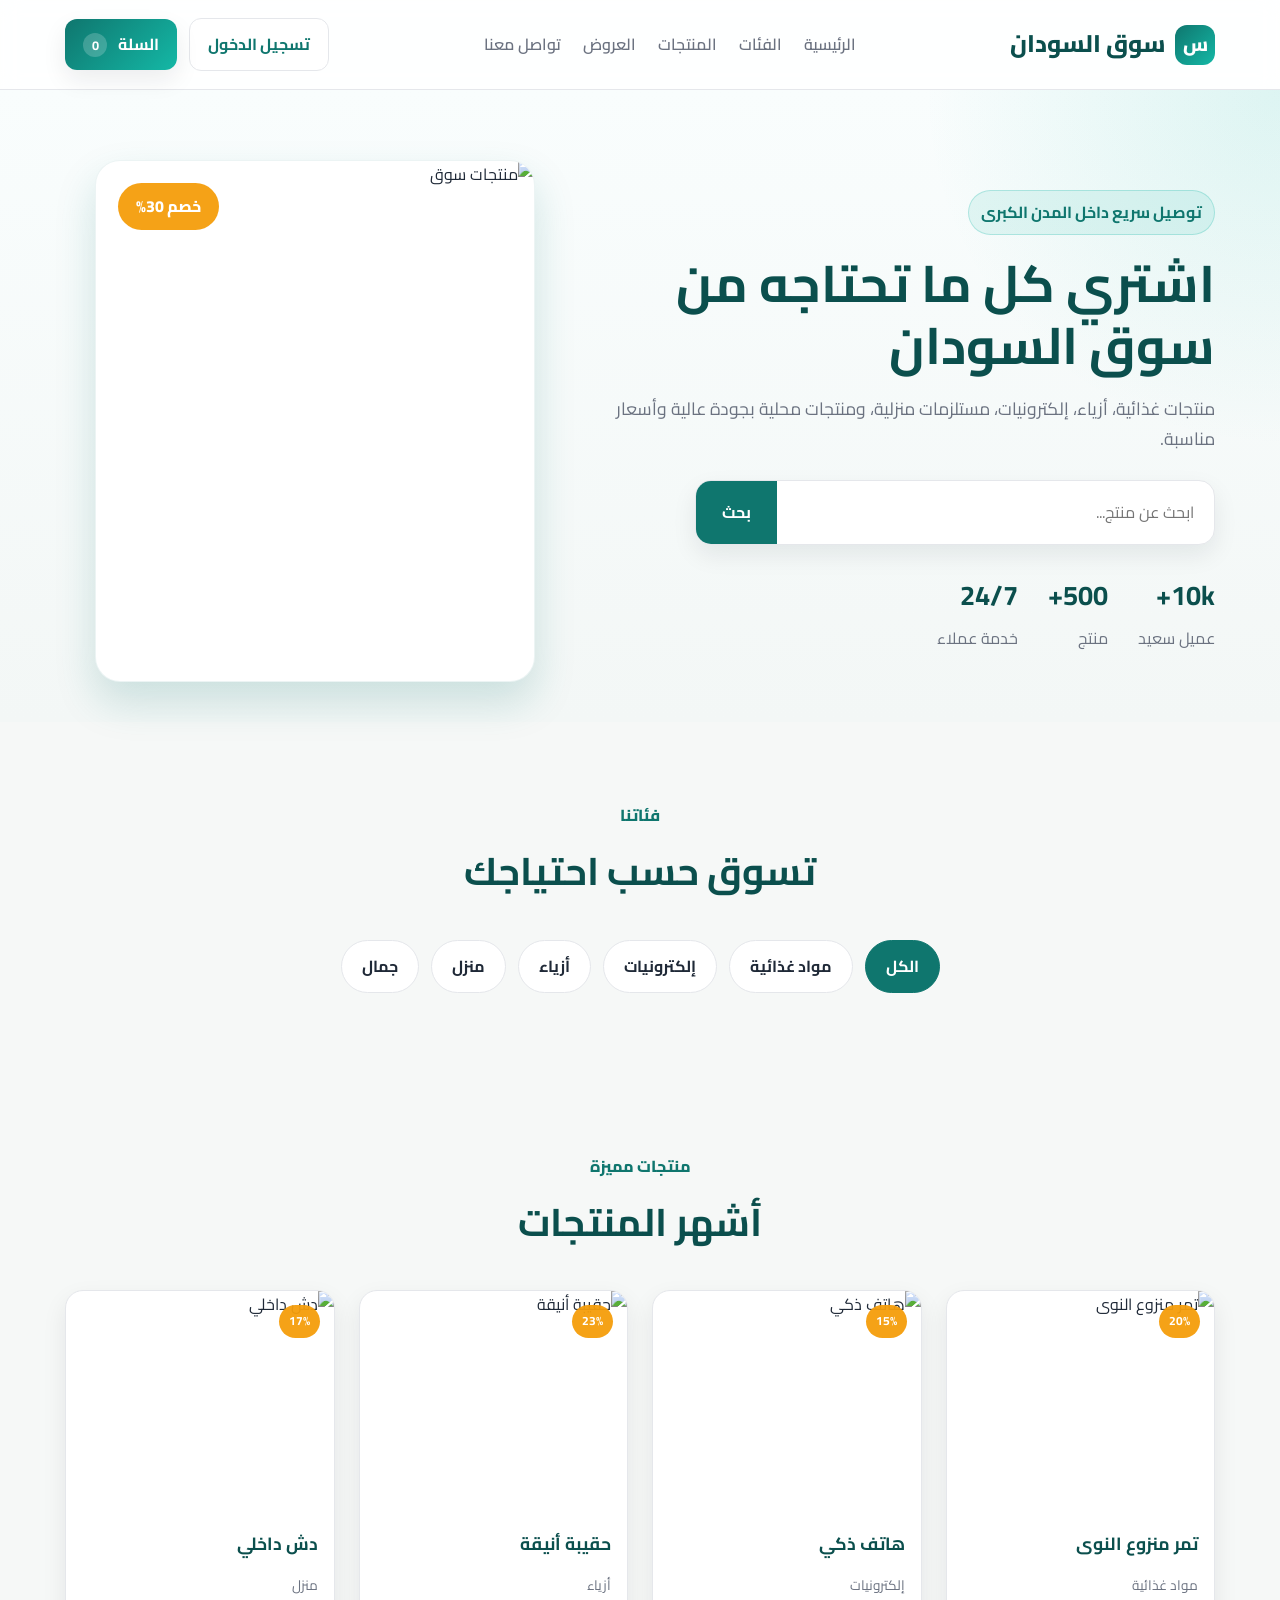
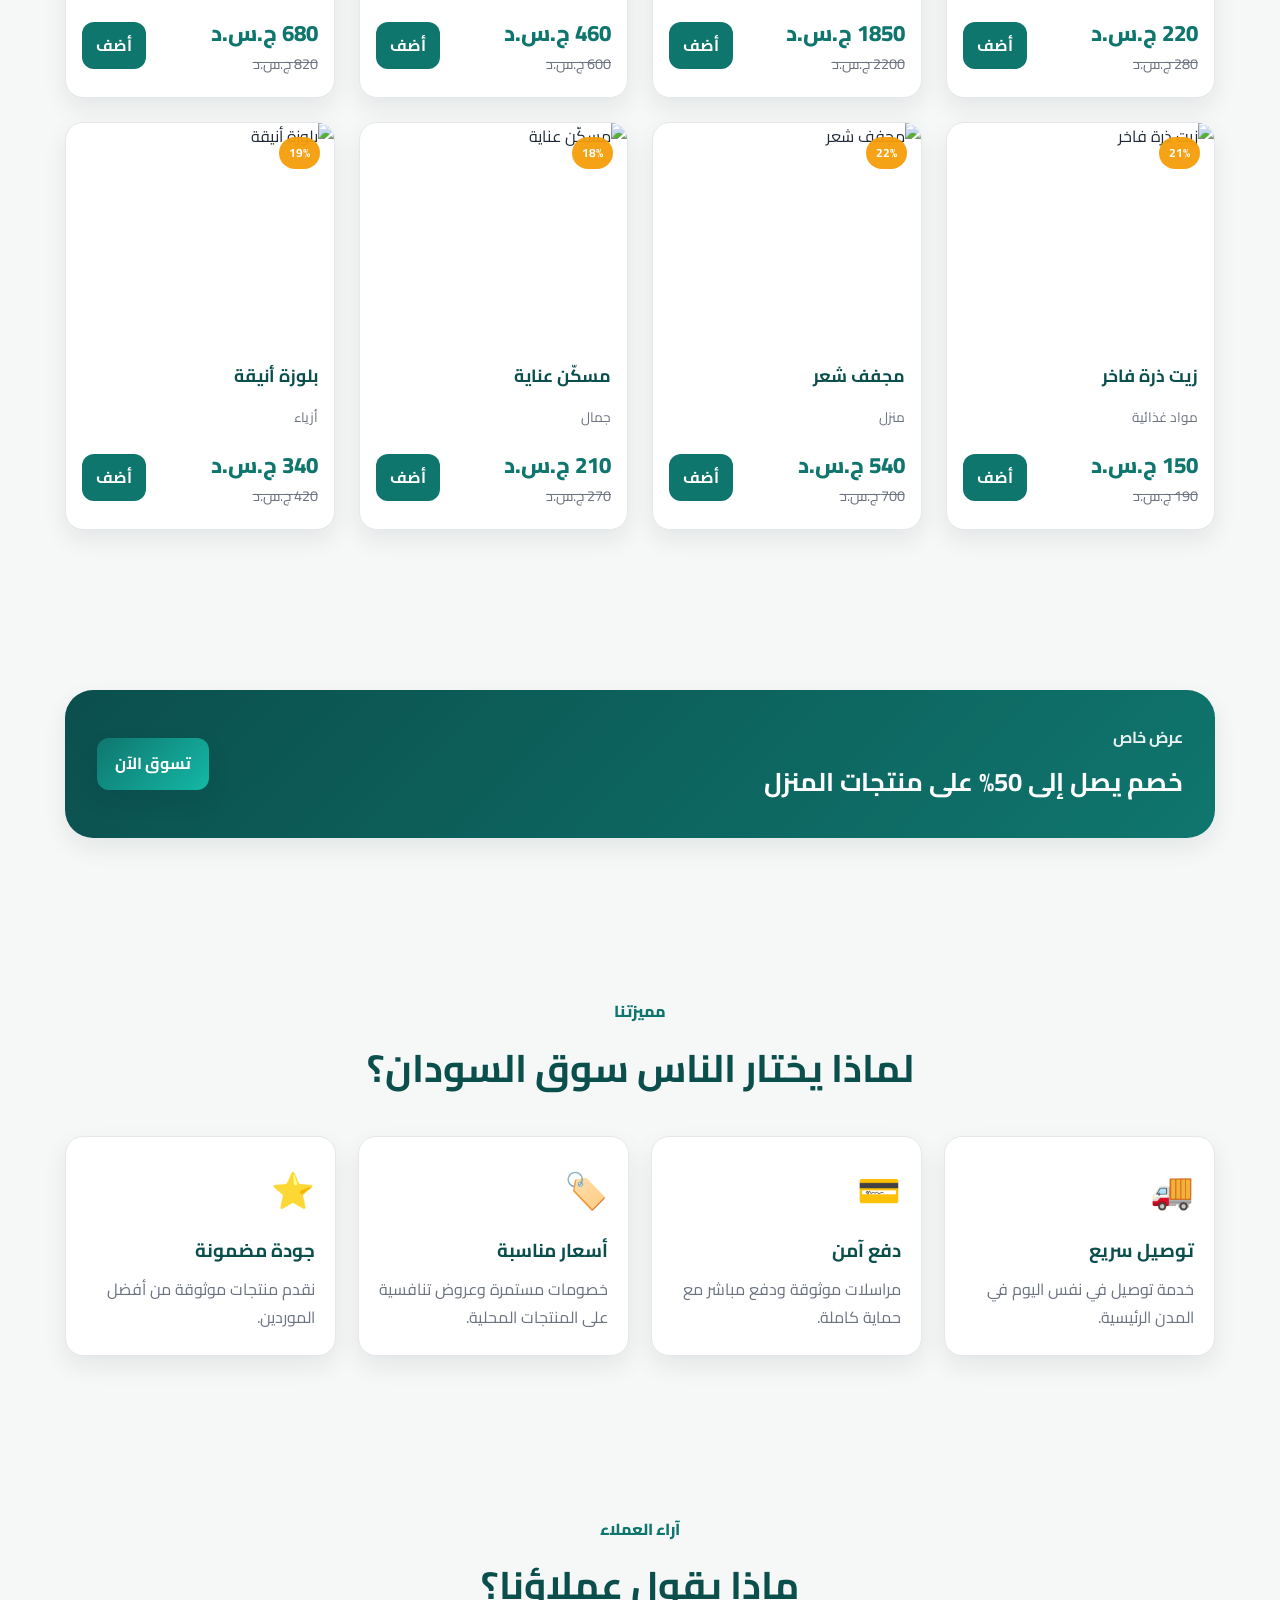
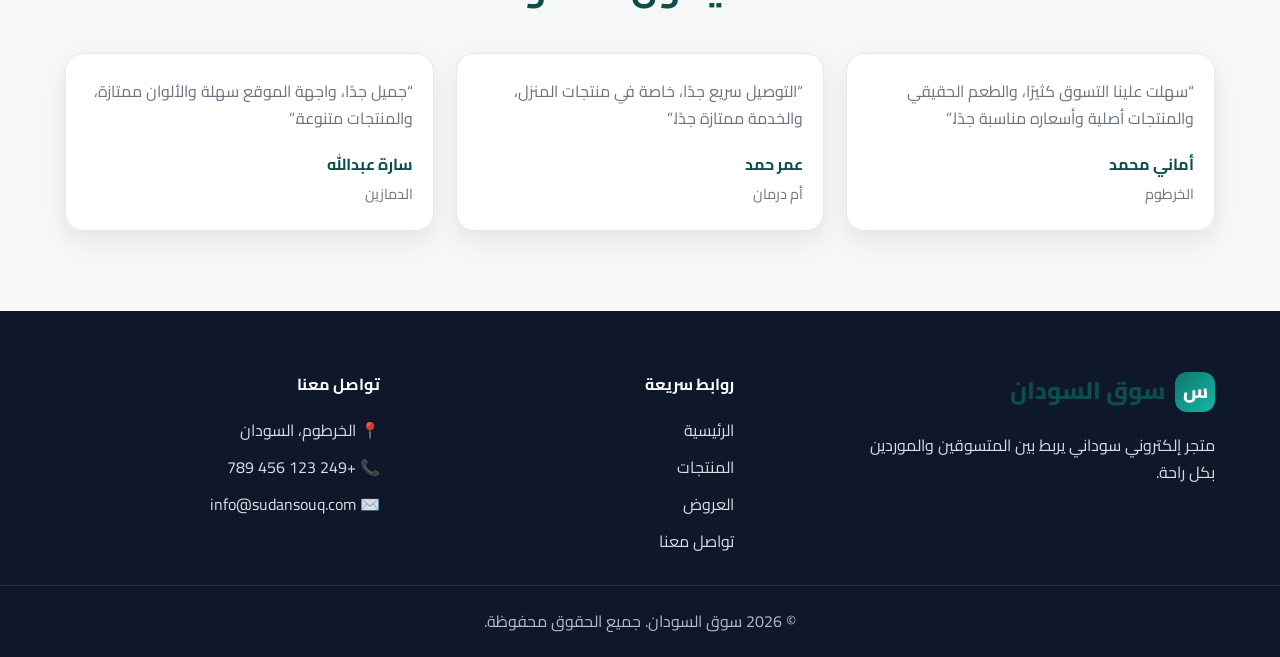
==== index.html @ 88397291 "Create Sudanese e-commerce storefront homepage with responsive design and product filtering." ====
<!DOCTYPE html>
<html lang="ar" dir="rtl">
  <head>
    <meta charset="UTF-8" />
    <meta name="viewport" content="width=device-width, initial-scale=1.0" />
    <title>سوق السودان | متجر إلكتروني</title>
    <meta
      name="description"
      content="موقع متجر إلكتروني سوداني لبيع المنتجات المحلية والعالمية بأسعار مناسبة."
    />
    <link rel="preconnect" href="https://fonts.googleapis.com" />
    <link rel="preconnect" href="https://fonts.gstatic.com" crossorigin />
    <link
      href="https://fonts.googleapis.com/css2?family=Cairo:wght@400;600;700;800&display=swap"
      rel="stylesheet"
    />
    <link rel="stylesheet" href="styles.css" />
  </head>
  <body>
    <header class="header">
      <nav class="navbar container">
        <div class="logo">
          <span class="logo-icon">س</span>
          سوق السودان
        </div>

        <div class="nav-links">
          <a href="#home">الرئيسية</a>
          <a href="#categories">الفئات</a>
          <a href="#products">المنتجات</a>
          <a href="#offers">العروض</a>
          <a href="#contact">تواصل معنا</a>
        </div>

        <div class="nav-actions">
          <button class="btn btn-outline">تسجيل الدخول</button>
          <button class="btn btn-primary">
            السلة
            <span id="cart-count">0</span>
          </button>
        </div>
      </nav>
    </header>

    <main>
      <section class="hero" id="home">
        <div class="container hero-content">
          <div class="hero-text">
            <span class="badge">توصيل سريع داخل المدن الكبرى</span>
            <h1>اشتري كل ما تحتاجه من سوق السودان</h1>
            <p>
              منتجات غذائية، أزياء، إلكترونيات، مستلزمات منزلية، ومنتجات محلية
              بجودة عالية وأسعار مناسبة.
            </p>

            <div class="hero-search">
              <input type="text" placeholder="ابحث عن منتج..." />
              <button>بحث</button>
            </div>

            <div class="stats">
              <div>
                <strong>10k+</strong>
                <span>عميل سعيد</span>
              </div>
              <div>
                <strong>500+</strong>
                <span>منتج</span>
              </div>
              <div>
                <strong>24/7</strong>
                <span>خدمة عملاء</span>
              </div>
            </div>
          </div>

          <div class="hero-visual">
            <div class="product-card featured">
              <img
                src="https://images.unsplash.com/photo-1542838132-92c53300491e?auto=format&fit=crop&w=900&q=80"
                alt="منتجات سوق"
              />
              <div class="price-badge">خصم 30%</div>
            </div>
          </div>
        </div>
      </section>

      <section class="categories container" id="categories">
        <div class="section-title">
          <span>فئاتنا</span>
          <h2>تسوق حسب احتياجك</h2>
        </div>

        <div class="category-list">
          <button class="category-btn active" data-category="all">الكل</button>
          <button class="category-btn" data-category="food">مواد غذائية</button>
          <button class="category-btn" data-category="electronics">إلكترونيات</button>
          <button class="category-btn" data-category="fashion">أزياء</button>
          <button class="category-btn" data-category="home">منزل</button>
          <button class="category-btn" data-category="beauty">جمال</button>
        </div>
      </section>

      <section class="products container" id="products">
        <div class="section-title">
          <span>منتجات مميزة</span>
          <h2>أشهر المنتجات</h2>
        </div>

        <div class="products-grid" id="products-grid"></div>
      </section>

      <section class="offers container" id="offers">
        <div class="offer-banner">
          <div>
            <span>عرض خاص</span>
            <h3>خصم يصل إلى 50% على منتجات المنزل</h3>
          </div>
          <button class="btn btn-primary">تسوق الآن</button>
        </div>
      </section>

      <section class="features container">
        <div class="section-title">
          <span>مميزتنا</span>
          <h2>لماذا يختار الناس سوق السودان؟</h2>
        </div>

        <div class="features-grid">
          <div class="feature-card">
            <div class="icon">🚚</div>
            <h3>توصيل سريع</h3>
            <p>خدمة توصيل في نفس اليوم في المدن الرئيسية.</p>
          </div>

          <div class="feature-card">
            <div class="icon">💳</div>
            <h3>دفع آمن</h3>
            <p>مراسلات موثوقة ودفع مباشر مع حماية كاملة.</p>
          </div>

          <div class="feature-card">
            <div class="icon">🏷️</div>
            <h3>أسعار مناسبة</h3>
            <p>خصومات مستمرة وعروض تنافسية على المنتجات المحلية.</p>
          </div>

          <div class="feature-card">
            <div class="icon">⭐</div>
            <h3>جودة مضمونة</h3>
            <p>نقدم منتجات موثوقة من أفضل الموردين.</p>
          </div>
        </div>
      </section>

      <section class="testimonials container">
        <div class="section-title">
          <span>آراء العملاء</span>
          <h2>ماذا يقول عملاؤنا؟</h2>
        </div>

        <div class="testimonial-grid">
          <article class="testimonial">
            <p>
              “سهلت علينا التسوق كثيرًا، والطعم الحقيقي والمنتجات أصلية
              وأسعاره مناسبة جدًا.”
            </p>
            <div class="user">
              <strong>أماني محمد</strong>
              <span>الخرطوم</span>
            </div>
          </article>

          <article class="testimonial">
            <p>
              “التوصيل سريع جدًا، خاصة في منتجات المنزل، والخدمة ممتازة
              جدًا.”
            </p>
            <div class="user">
              <strong>عمر حمد</strong>
              <span>أم درمان</span>
            </div>
          </article>

          <article class="testimonial">
            <p>
              “جميل جدًا، واجهة الموقع سهلة والألوان ممتازة، والمنتجات
              متنوعة.”
            </p>
            <div class="user">
              <strong>سارة عبدالله</strong>
              <span>الدمازين</span>
            </div>
          </article>
        </div>
      </section>
    </main>

    <footer class="footer" id="contact">
      <div class="container footer-content">
        <div>
          <div class="logo">
            <span class="logo-icon">س</span>
            سوق السودان
          </div>
          <p>متجر إلكتروني سوداني يربط بين المتسوقين والموردين بكل راحة.</p>
        </div>

        <div>
          <h4>روابط سريعة</h4>
          <ul>
            <li><a href="#home">الرئيسية</a></li>
            <li><a href="#products">المنتجات</a></li>
            <li><a href="#offers">العروض</a></li>
            <li><a href="#contact">تواصل معنا</a></li>
          </ul>
        </div>

        <div>
          <h4>تواصل معنا</h4>
          <ul>
            <li>📍 الخرطوم، السودان</li>
            <li>📞 +249 123 456 789</li>
            <li>✉️ info@sudansouq.com</li>
          </ul>
        </div>
      </div>

      <div class="copyright">© 2026 سوق السودان. جميع الحقوق محفوظة.</div>
    </footer>

    <script src="script.js"></script>
  </body>
</html>
---- styles.css ----
:root {
  --primary: #0f766e;
  --primary-dark: #0b4f4d;
  --accent: #f59e0b;
  --bg: #f6f8f7;
  --card: #ffffff;
  --text: #1f2937;
  --muted: #6b7280;
  --border: #e5e7eb;
  --shadow: 0 10px 25px rgba(15, 23, 42, 0.08);
  --radius: 18px;
}

* {
  margin: 0;
  padding: 0;
  box-sizing: border-box;
}

html {
  scroll-behavior: smooth;
}

body {
  font-family: "Cairo", sans-serif;
  background: var(--bg);
  color: var(--text);
  line-height: 1.7;
}

img {
  max-width: 100%;
  display: block;
}

a {
  text-decoration: none;
  color: inherit;
}

button,
input {
  font: inherit;
}

.container {
  width: min(1150px, calc(100% - 32px));
  margin: 0 auto;
}

.header {
  position: sticky;
  top: 0;
  z-index: 50;
  background: rgba(255, 255, 255, 0.9);
  backdrop-filter: blur(10px);
  border-bottom: 1px solid var(--border);
}

.navbar {
  display: flex;
  align-items: center;
  justify-content: space-between;
  padding: 18px 0;
  gap: 20px;
}

.logo {
  display: flex;
  align-items: center;
  gap: 10px;
  font-weight: 800;
  font-size: 1.5rem;
  color: var(--primary-dark);
}

.logo-icon {
  width: 40px;
  height: 40px;
  border-radius: 12px;
  display: grid;
  place-items: center;
  background: linear-gradient(135deg, var(--primary), #14b8a6);
  color: white;
  font-size: 1.2rem;
}

.nav-links {
  display: flex;
  align-items: center;
  gap: 22px;
  color: var(--muted);
  font-weight: 600;
}

.nav-links a:hover {
  color: var(--primary);
}

.nav-actions {
  display: flex;
  align-items: center;
  gap: 12px;
}

.btn {
  border: none;
  cursor: pointer;
  border-radius: 12px;
  padding: 12px 18px;
  font-weight: 700;
  transition: 0.3s ease;
}

.btn-outline {
  background: white;
  color: var(--primary);
  border: 1px solid var(--border);
}

.btn-primary {
  background: linear-gradient(135deg, var(--primary), #14b8a6);
  color: white;
  box-shadow: var(--shadow);
}

.btn:hover {
  transform: translateY(-2px);
}

#cart-count {
  display: inline-block;
  min-width: 24px;
  height: 24px;
  border-radius: 999px;
  background: rgba(255,255,255,0.2);
  margin-right: 8px;
  text-align: center;
  line-height: 24px;
  font-size: 0.8rem;
}

.hero {
  padding: 70px 0 40px;
  background:
    radial-gradient(circle at top right, rgba(20,184,166,0.12), transparent 25%),
    linear-gradient(180deg, #f9fdfd, #f3f7f6);
}

.hero-content {
  display: grid;
  grid-template-columns: 1.1fr 0.9fr;
  align-items: center;
  gap: 40px;
}

.badge {
  display: inline-block;
  background: rgba(20,184,166,0.1);
  color: var(--primary);
  border: 1px solid rgba(20,184,166,0.25);
  padding: 8px 12px;
  border-radius: 999px;
  font-weight: 700;
  margin-bottom: 18px;
}

.hero-text h1 {
  font-size: clamp(2.5rem, 4vw, 4.5rem);
  line-height: 1.2;
  margin-bottom: 18px;
  color: var(--primary-dark);
}

.hero-text p {
  font-size: 1.1rem;
  color: var(--muted);
  max-width: 620px;
  margin-bottom: 26px;
}

.hero-search {
  display: flex;
  align-items: center;
  background: #fff;
  border: 1px solid var(--border);
  border-radius: 16px;
  overflow: hidden;
  max-width: 520px;
  box-shadow: var(--shadow);
}

.hero-search input {
  flex: 1;
  border: none;
  padding: 18px 20px;
  outline: none;
  background: transparent;
}

.hero-search button {
  border: none;
  background: var(--primary);
  color: white;
  padding: 18px 26px;
  cursor: pointer;
  font-weight: 700;
}

.stats {
  display: flex;
  gap: 30px;
  margin-top: 28px;
  flex-wrap: wrap;
}

.stats div {
  display: flex;
  flex-direction: column;
  gap: 6px;
}

.stats strong {
  color: var(--primary-dark);
  font-size: 1.7rem;
}

.stats span {
  color: var(--muted);
}

.hero-visual {
  position: relative;
  display: flex;
  justify-content: center;
}

.product-card.featured {
  position: relative;
  width: min(440px, 100%);
  background: white;
  border-radius: 25px;
  overflow: hidden;
  box-shadow: 0 20px 40px rgba(15, 118, 110, 0.18);
  border: 1px solid rgba(15,118,110,0.08);
}

.product-card.featured img {
  width: 100%;
  height: 520px;
  object-fit: cover;
}

.price-badge {
  position: absolute;
  top: 22px;
  left: 22px;
  background: rgba(245, 158, 11, 0.95);
  color: white;
  padding: 10px 18px;
  border-radius: 999px;
  font-weight: 800;
}

section {
  padding: 80px 0;
}

.section-title {
  text-align: center;
  margin-bottom: 35px;
}

.section-title span {
  color: var(--primary);
  font-weight: 800;
  display: inline-block;
  margin-bottom: 10px;
}

.section-title h2 {
  font-size: clamp(2rem, 3vw, 2.8rem);
  color: var(--primary-dark);
}

.category-list {
  display: flex;
  justify-content: center;
  flex-wrap: wrap;
  gap: 12px;
}

.category-btn {
  border: 1px solid var(--border);
  border-radius: 999px;
  background: white;
  color: var(--text);
  padding: 12px 20px;
  font-weight: 700;
  cursor: pointer;
  transition: all 0.3s ease;
}

.category-btn.active,
.category-btn:hover {
  background: var(--primary);
  color: white;
  border-color: var(--primary);
}

.products-grid {
  display: grid;
  grid-template-columns: repeat(4, minmax(0, 1fr));
  gap: 24px;
}

.product-item {
  background: white;
  border-radius: var(--radius);
  overflow: hidden;
  border: 1px solid var(--border);
  box-shadow: var(--shadow);
  transition: 0.3s ease;
}

.product-item:hover {
  transform: translateY(-5px);
}

.product-image {
  position: relative;
  height: 220px;
}

.product-image img {
  width: 100%;
  height: 100%;
  object-fit: cover;
}

.discount-tag {
  position: absolute;
  top: 14px;
  right: 14px;
  background: rgba(245,158,11,0.95);
  color: white;
  border-radius: 999px;
  padding: 6px 10px;
  font-size: 0.75rem;
  font-weight: 700;
}

.product-info {
  padding: 18px 16px 20px;
}

.product-header {
  display: flex;
  align-items: center;
  justify-content: space-between;
  gap: 12px;
  margin-bottom: 12px;
}

.product-header h3 {
  font-size: 1.1rem;
  color: var(--primary-dark);
}

.product-category {
  color: var(--muted);
  font-size: 0.85rem;
}

.price-row {
  display: flex;
  align-items: center;
  justify-content: space-between;
  margin-top: 16px;
  gap: 10px;
}

.price {
  font-size: 1.4rem;
  font-weight: 800;
  color: var(--primary);
}

.old-price {
  color: var(--muted);
  text-decoration: line-through;
  font-size: 0.9rem;
}

.add-btn {
  border: none;
  background: var(--primary);
  color: white;
  border-radius: 12px;
  padding: 10px 14px;
  font-weight: 700;
  cursor: pointer;
}

.offer-banner {
  background: linear-gradient(135deg, var(--primary-dark), var(--primary));
  color: white;
  border-radius: 28px;
  display: flex;
  align-items: center;
  justify-content: space-between;
  gap: 20px;
  padding: 34px 32px;
  box-shadow: var(--shadow);
}

.offer-banner span {
  display: inline-block;
  margin-bottom: 10px;
  font-weight: 700;
  opacity: 0.9;
}

.offer-banner h3 {
  font-size: clamp(1.6rem, 2vw, 2.4rem);
}

.features-grid,
.testimonial-grid {
  display: grid;
  grid-template-columns: repeat(4, minmax(0, 1fr));
  gap: 22px;
}

.feature-card,
.testimonial {
  background: white;
  border: 1px solid var(--border);
  border-radius: var(--radius);
  padding: 24px 20px;
  box-shadow: var(--shadow);
}

.feature-card .icon {
  font-size: 2.2rem;
  margin-bottom: 14px;
}

.feature-card h3 {
  margin-bottom: 10px;
  color: var(--primary-dark);
}

.feature-card p,
.testimonial p {
  color: var(--muted);
}

.testimonial-grid {
  grid-template-columns: repeat(3, minmax(0, 1fr));
}

.user {
  margin-top: 18px;
  display: flex;
  flex-direction: column;
  gap: 4px;
}

.user strong {
  color: var(--primary-dark);
}

.user span {
  color: var(--muted);
  font-size: 0.9rem;
}

.footer {
  background: #0f172a;
  color: rgba(255,255,255,0.85);
  padding-top: 60px;
}

.footer-content {
  display: grid;
  grid-template-columns: 1.4fr 1fr 1fr;
  gap: 40px;
  padding-bottom: 30px;
}

.footer h4 {
  color: white;
  margin-bottom: 18px;
}

.footer ul {
  list-style: none;
  display: grid;
  gap: 10px;
}

.footer p {
  margin-top: 20px;
  max-width: 360px;
}

.copyright {
  text-align: center;
  border-top: 1px solid rgba(255,255,255,0.1);
  padding: 22px 0;
  color: rgba(255,255,255,0.7);
}

@media (max-width: 980px) {
  .nav-links {
    display: none;
  }

  .hero-content,
  .products-grid,
  .features-grid,
  .testimonial-grid,
  .footer-content {
    grid-template-columns: 1fr 1fr;
  }

  .hero-content {
    grid-template-columns: 1fr;
  }
}

@media (max-width: 640px) {
  .navbar {
    flex-wrap: wrap;
  }

  .nav-actions {
    width: 100%;
    justify-content: space-between;
  }

  .products-grid,
  .features-grid,
  .testimonial-grid,
  .footer-content {
    grid-template-columns: 1fr;
  }

  .offer-banner {
    flex-direction: column;
    align-items: flex-start;
  }

  .hero-search {
    flex-direction: column;
    align-items: stretch;
  }

  .hero-search button {
    width: 100%;
  }
}
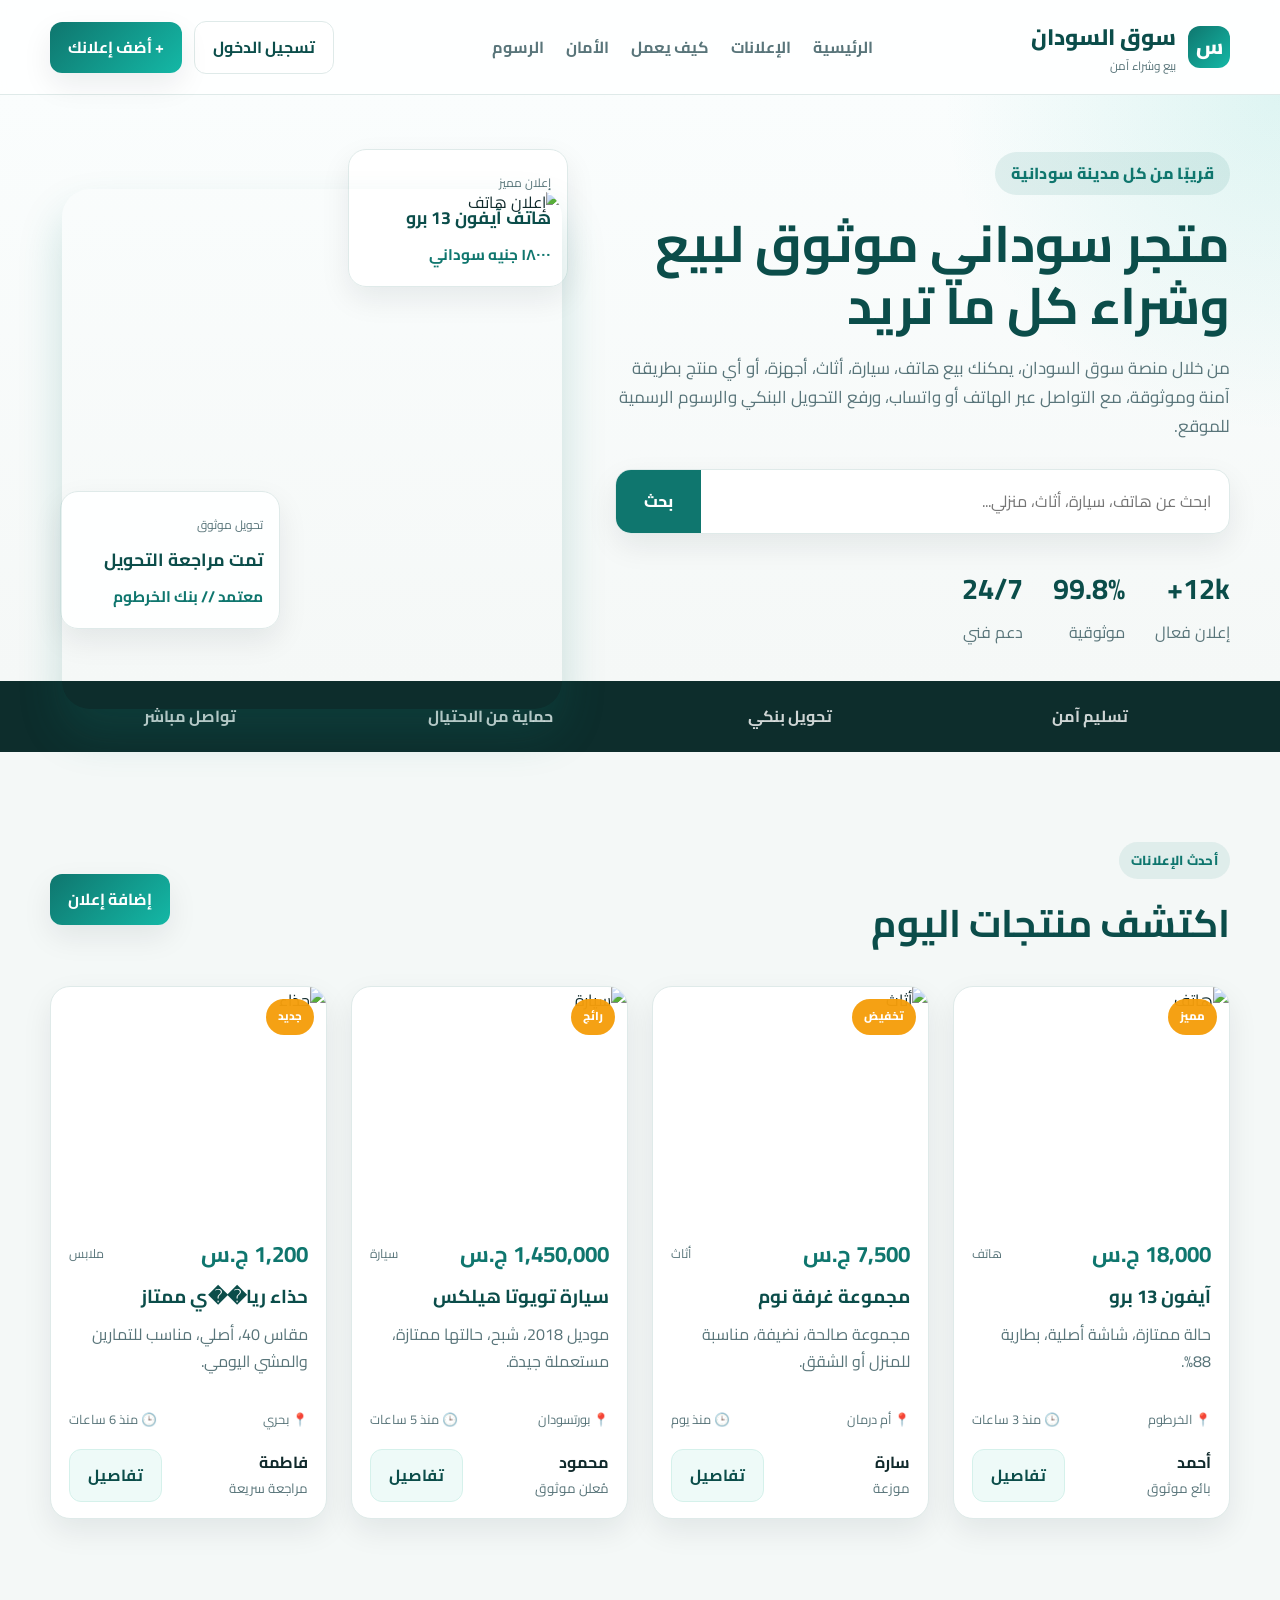
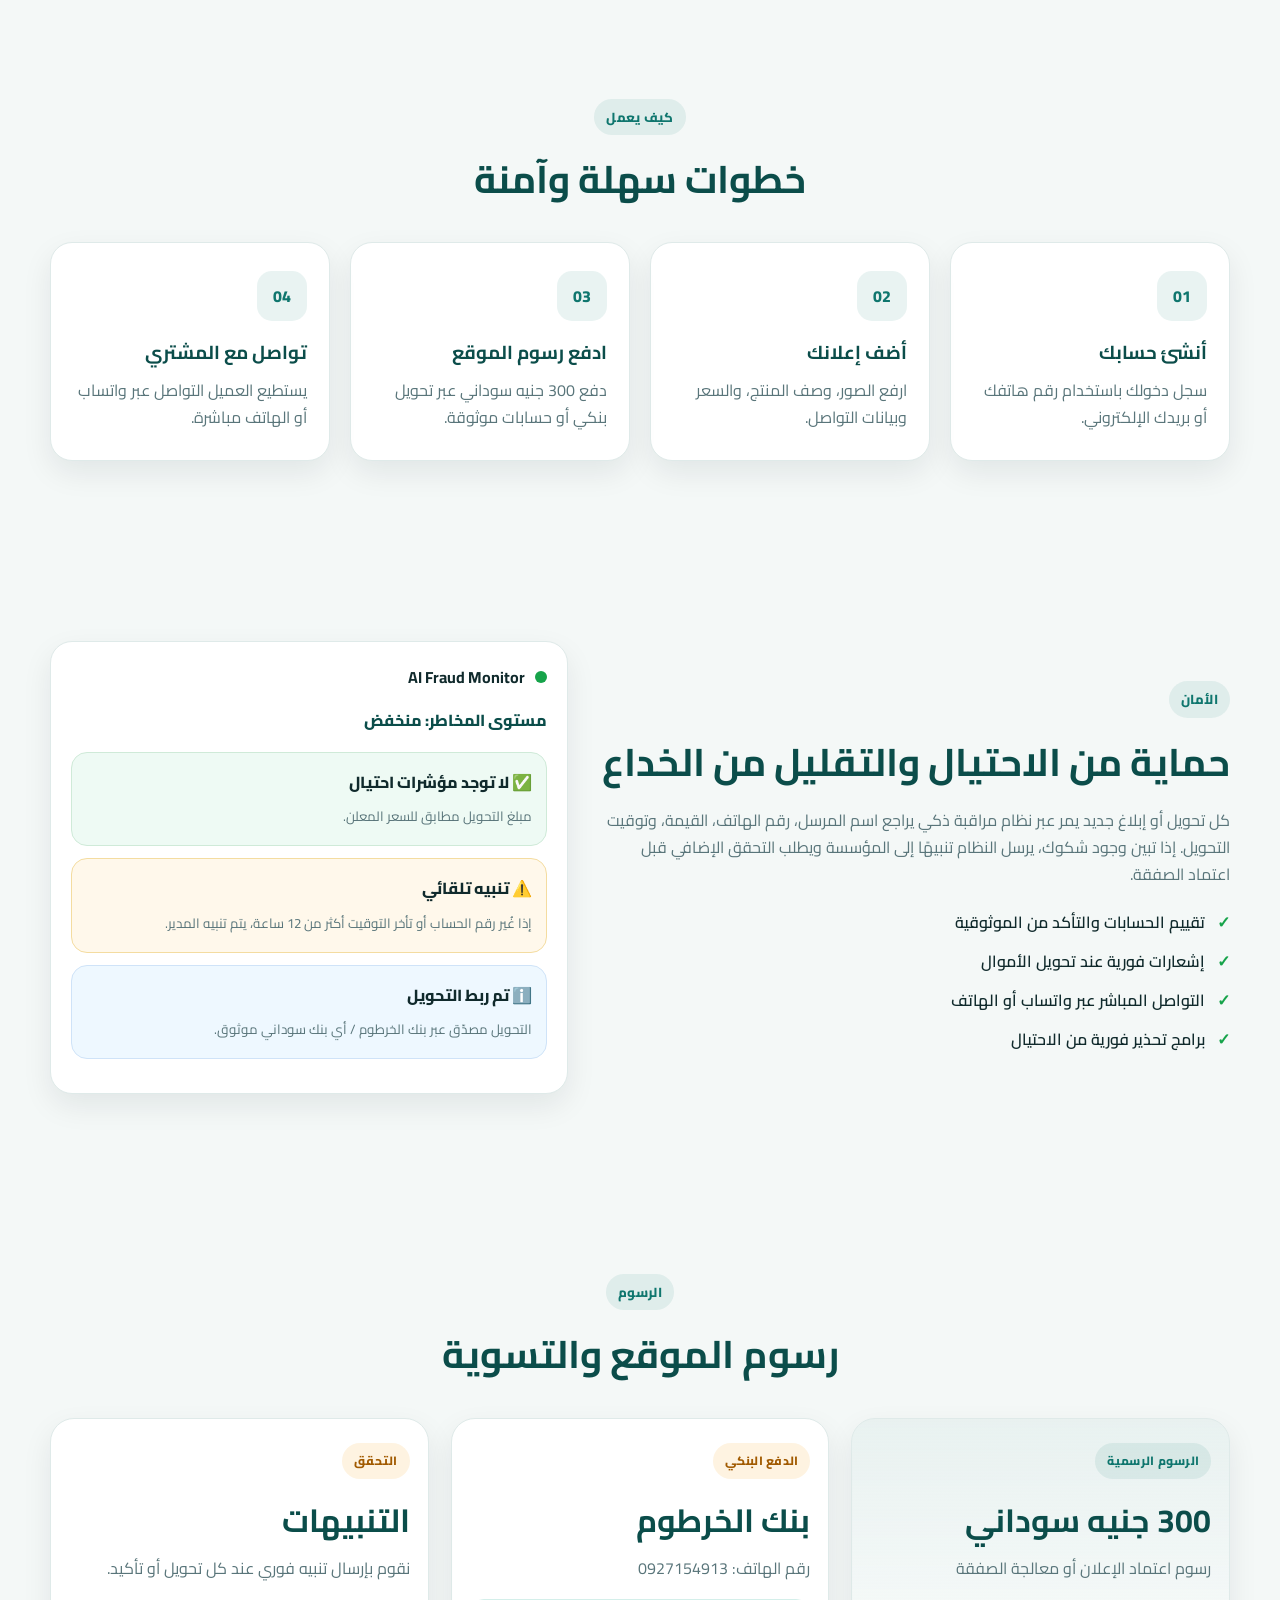
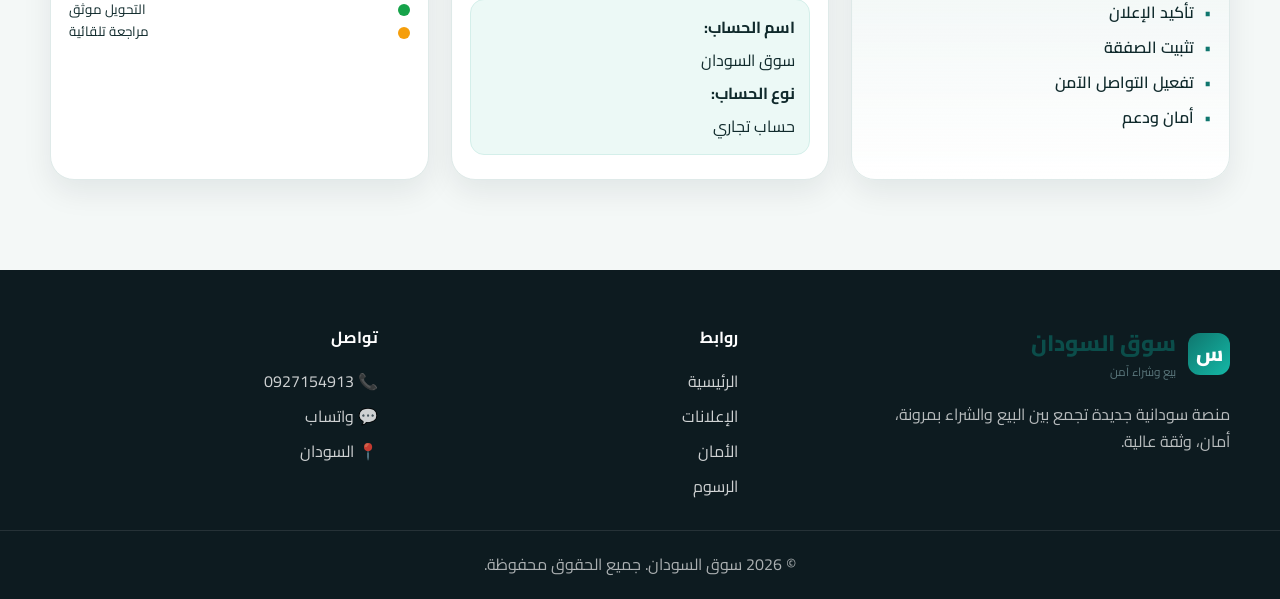
==== commit 3d78f93a: "Build an advanced Sudanese marketplace landing page with secure login, listing form, product details" ====
--- a/index.html
+++ b/index.html
@@ -3,10 +3,10 @@
   <head>
     <meta charset="UTF-8" />
     <meta name="viewport" content="width=device-width, initial-scale=1.0" />
-    <title>سوق السودان | متجر إلكتروني</title>
+    <title>سوق السودان | منصة بيع وشراء موثوقة</title>
     <meta
       name="description"
-      content="موقع متجر إلكتروني سوداني لبيع المنتجات المحلية والعالمية بأسعار مناسبة."
+      content="منصة سوق سوداني آمنة لبيع وشراء المنتجات مع إشعارات نقل الأموال والتحقق من الاحتيال."
     />
     <link rel="preconnect" href="https://fonts.googleapis.com" />
     <link rel="preconnect" href="https://fonts.gstatic.com" crossorigin />
@@ -17,212 +17,383 @@
     <link rel="stylesheet" href="styles.css" />
   </head>
   <body>
-    <header class="header">
-      <nav class="navbar container">
-        <div class="logo">
-          <span class="logo-icon">س</span>
-          سوق السودان
-        </div>
-
-        <div class="nav-links">
+    <header class="topbar">
+      <div class="container nav">
+        <div class="brand-wrap">
+          <div class="logo">س</div>
+          <div>
+            <div class="brand-name">سوق السودان</div>
+            <div class="brand-tag">بيع وشراء آمن</div>
+          </div>
+        </div>
+
+        <nav class="main-nav">
           <a href="#home">الرئيسية</a>
-          <a href="#categories">الفئات</a>
-          <a href="#products">المنتجات</a>
-          <a href="#offers">العروض</a>
-          <a href="#contact">تواصل معنا</a>
-        </div>
+          <a href="#listings">الإعلانات</a>
+          <a href="#how">كيف يعمل</a>
+          <a href="#security">الأمان</a>
+          <a href="#fees">الرسوم</a>
+        </nav>
 
         <div class="nav-actions">
-          <button class="btn btn-outline">تسجيل الدخول</button>
-          <button class="btn btn-primary">
-            السلة
-            <span id="cart-count">0</span>
-          </button>
-        </div>
-      </nav>
+          <a class="btn btn-light" href="login.html">تسجيل الدخول</a>
+          <a class="btn btn-primary" href="add-listing.html">+ أضف إعلانك</a>
+        </div>
+      </div>
     </header>
 
-    <main>
-      <section class="hero" id="home">
-        <div class="container hero-content">
-          <div class="hero-text">
-            <span class="badge">توصيل سريع داخل المدن الكبرى</span>
-            <h1>اشتري كل ما تحتاجه من سوق السودان</h1>
+    <main id="home">
+      <section class="hero">
+        <div class="container hero-grid">
+          <div class="hero-copy">
+            <span class="badge">قريبًا من كل مدينة سودانية</span>
+            <h1>متجر سوداني موثوق لبيع وشراء كل ما تريد</h1>
             <p>
-              منتجات غذائية، أزياء، إلكترونيات، مستلزمات منزلية، ومنتجات محلية
-              بجودة عالية وأسعار مناسبة.
+              من خلال منصة سوق السودان، يمكنك بيع هاتف، سيارة، أثاث، أجهزة، أو أي
+              منتج بطريقة آمنة وموثوقة، مع التواصل عبر الهاتف أو واتساب، ورفع
+              التحويل البنكي والرسوم الرسمية للموقع.
             </p>
 
-            <div class="hero-search">
-              <input type="text" placeholder="ابحث عن منتج..." />
+            <div class="search-box">
+              <input type="text" placeholder="ابحث عن هاتف، سيارة، أثاث، منزلي..." />
               <button>بحث</button>
             </div>
 
-            <div class="stats">
+            <div class="hero-stats">
               <div>
-                <strong>10k+</strong>
-                <span>عميل سعيد</span>
+                <strong>12k+</strong>
+                <span>إعلان فعال</span>
               </div>
               <div>
-                <strong>500+</strong>
-                <span>منتج</span>
+                <strong>99.8%</strong>
+                <span>موثوقية</span>
               </div>
               <div>
                 <strong>24/7</strong>
-                <span>خدمة عملاء</span>
+                <span>دعم فني</span>
               </div>
             </div>
           </div>
 
           <div class="hero-visual">
-            <div class="product-card featured">
+            <div class="floating-card card-1">
+              <span>إعلان مميز</span>
+              <h3>هاتف آيفون 13 برو</h3>
+              <strong>١٨٠٠٠ جنيه سوداني</strong>
+            </div>
+
+            <div class="floating-card card-2">
+              <span>تحويل موثوق</span>
+              <h3>تمت مراجعة التحويل</h3>
+              <strong>معتمد // بنك الخرطوم</strong>
+            </div>
+
+            <div class="product-showcase">
               <img
-                src="https://images.unsplash.com/photo-1542838132-92c53300491e?auto=format&fit=crop&w=900&q=80"
-                alt="منتجات سوق"
+                src="https://images.unsplash.com/photo-1511707171634-5f897ff02aa9?auto=format&fit=crop&w=1200&q=80"
+                alt="إعلان هاتف"
               />
-              <div class="price-badge">خصم 30%</div>
-            </div>
-          </div>
-        </div>
-      </section>
-
-      <section class="categories container" id="categories">
-        <div class="section-title">
-          <span>فئاتنا</span>
-          <h2>تسوق حسب احتياجك</h2>
-        </div>
-
-        <div class="category-list">
-          <button class="category-btn active" data-category="all">الكل</button>
-          <button class="category-btn" data-category="food">مواد غذائية</button>
-          <button class="category-btn" data-category="electronics">إلكترونيات</button>
-          <button class="category-btn" data-category="fashion">أزياء</button>
-          <button class="category-btn" data-category="home">منزل</button>
-          <button class="category-btn" data-category="beauty">جمال</button>
-        </div>
-      </section>
-
-      <section class="products container" id="products">
-        <div class="section-title">
-          <span>منتجات مميزة</span>
-          <h2>أشهر المنتجات</h2>
-        </div>
-
-        <div class="products-grid" id="products-grid"></div>
-      </section>
-
-      <section class="offers container" id="offers">
-        <div class="offer-banner">
+            </div>
+          </div>
+        </div>
+      </section>
+
+      <section class="trusted-bar">
+        <div class="container trusted-row">
+          <div>تسليم آمن</div>
+          <div>تحويل بنكي</div>
+          <div>حماية من الاحتيال</div>
+          <div>تواصل مباشر</div>
+        </div>
+      </section>
+
+      <section class="listings container" id="listings">
+        <div class="section-header">
           <div>
-            <span>عرض خاص</span>
-            <h3>خصم يصل إلى 50% على منتجات المنزل</h3>
-          </div>
-          <button class="btn btn-primary">تسوق الآن</button>
-        </div>
-      </section>
-
-      <section class="features container">
-        <div class="section-title">
-          <span>مميزتنا</span>
-          <h2>لماذا يختار الناس سوق السودان؟</h2>
-        </div>
-
-        <div class="features-grid">
-          <div class="feature-card">
-            <div class="icon">🚚</div>
-            <h3>توصيل سريع</h3>
-            <p>خدمة توصيل في نفس اليوم في المدن الرئيسية.</p>
-          </div>
-
-          <div class="feature-card">
-            <div class="icon">💳</div>
-            <h3>دفع آمن</h3>
-            <p>مراسلات موثوقة ودفع مباشر مع حماية كاملة.</p>
-          </div>
-
-          <div class="feature-card">
-            <div class="icon">🏷️</div>
-            <h3>أسعار مناسبة</h3>
-            <p>خصومات مستمرة وعروض تنافسية على المنتجات المحلية.</p>
-          </div>
-
-          <div class="feature-card">
-            <div class="icon">⭐</div>
-            <h3>جودة مضمونة</h3>
-            <p>نقدم منتجات موثوقة من أفضل الموردين.</p>
-          </div>
-        </div>
-      </section>
-
-      <section class="testimonials container">
-        <div class="section-title">
-          <span>آراء العملاء</span>
-          <h2>ماذا يقول عملاؤنا؟</h2>
-        </div>
-
-        <div class="testimonial-grid">
-          <article class="testimonial">
+            <span class="mini-label">أحدث الإعلانات</span>
+            <h2>اكتشف منتجات اليوم</h2>
+          </div>
+          <a href="add-listing.html" class="btn btn-primary">إضافة إعلان</a>
+        </div>
+
+        <div class="product-grid">
+          <article class="product-card">
+            <div class="product-image">
+              <img
+                src="https://images.unsplash.com/photo-1511707171634-5f897ff02aa9?auto=format&fit=crop&w=900&q=80"
+                alt="هاتف"
+              />
+              <span class="tag">مميز</span>
+            </div>
+            <div class="product-body">
+              <div class="price-row">
+                <strong>18,000 ج.س</strong>
+                <span>هاتف</span>
+              </div>
+              <h3>آيفون 13 برو</h3>
+              <p>حالة ممتازة، شاشة أصلية، بطارية 88%.</p>
+              <div class="meta-row">
+                <span>📍 الخرطوم</span>
+                <span>🕒 منذ 3 ساعات</span>
+              </div>
+              <div class="seller-row">
+                <div>
+                  <strong>أحمد</strong>
+                  <small>بائع موثوق</small>
+                </div>
+                <a href="product.html" class="btn btn-ghost">تفاصيل</a>
+              </div>
+            </div>
+          </article>
+
+          <article class="product-card">
+            <div class="product-image">
+              <img
+                src="https://images.unsplash.com/photo-1524758631624-e2822e304c36?auto=format&fit=crop&w=900&q=80"
+                alt="أثاث"
+              />
+              <span class="tag">تخفيض</span>
+            </div>
+            <div class="product-body">
+              <div class="price-row">
+                <strong>7,500 ج.س</strong>
+                <span>أثاث</span>
+              </div>
+              <h3>مجموعة غرفة نوم</h3>
+              <p>مجموعة صالحة، نضيفة، مناسبة للمنزل أو الشقق.</p>
+              <div class="meta-row">
+                <span>📍 أم درمان</span>
+                <span>🕒 منذ يوم</span>
+              </div>
+              <div class="seller-row">
+                <div>
+                  <strong>سارة</strong>
+                  <small>موزعة</small>
+                </div>
+                <a href="product.html" class="btn btn-ghost">تفاصيل</a>
+              </div>
+            </div>
+          </article>
+
+          <article class="product-card">
+            <div class="product-image">
+              <img
+                src="https://images.unsplash.com/photo-1556740749-887f6717d7e4?auto=format&fit=crop&w=900&q=80"
+                alt="سيارة"
+              />
+              <span class="tag">رائج</span>
+            </div>
+            <div class="product-body">
+              <div class="price-row">
+                <strong>1,450,000 ج.س</strong>
+                <span>سيارة</span>
+              </div>
+              <h3>سيارة تويوتا هيلكس</h3>
+              <p>موديل 2018، شبح، حالتها ممتازة، مستعملة جيدة.</p>
+              <div class="meta-row">
+                <span>📍 بورتسودان</span>
+                <span>🕒 منذ 5 ساعات</span>
+              </div>
+              <div class="seller-row">
+                <div>
+                  <strong>محمود</strong>
+                  <small>مُعلن موثوق</small>
+                </div>
+                <a href="product.html" class="btn btn-ghost">تفاصيل</a>
+              </div>
+            </div>
+          </article>
+
+          <article class="product-card">
+            <div class="product-image">
+              <img
+                src="https://images.unsplash.com/photo-1542291026-7eec264c27ff?auto=format&fit=crop&w=900&q=80"
+                alt="حذاء"
+              />
+              <span class="tag">جديد</span>
+            </div>
+            <div class="product-body">
+              <div class="price-row">
+                <strong>1,200 ج.س</strong>
+                <span>ملابس</span>
+              </div>
+              <h3>حذاء ريا��ي ممتاز</h3>
+              <p>مقاس 40، أصلي، مناسب للتمارين والمشي اليومي.</p>
+              <div class="meta-row">
+                <span>📍 بحري</span>
+                <span>🕒 منذ 6 ساعات</span>
+              </div>
+              <div class="seller-row">
+                <div>
+                  <strong>فاطمة</strong>
+                  <small>مراجعة سريعة</small>
+                </div>
+                <a href="product.html" class="btn btn-ghost">تفاصيل</a>
+              </div>
+            </div>
+          </article>
+        </div>
+      </section>
+
+      <section class="how-it-works" id="how">
+        <div class="container">
+          <div class="section-header center">
+            <div>
+              <span class="mini-label">كيف يعمل</span>
+              <h2>خطوات سهلة وآمنة</h2>
+            </div>
+          </div>
+
+          <div class="steps-grid">
+            <div class="step-box">
+              <span>01</span>
+              <h3>أنشئ حسابك</h3>
+              <p>سجل دخولك باستخدام رقم هاتفك أو بريدك الإلكتروني.</p>
+            </div>
+            <div class="step-box">
+              <span>02</span>
+              <h3>أضف إعلانك</h3>
+              <p>ارفع الصور، وصف المنتج، والسعر وبيانات التواصل.</p>
+            </div>
+            <div class="step-box">
+              <span>03</span>
+              <h3>ادفع رسوم الموقع</h3>
+              <p>دفع 300 جنيه سوداني عبر تحويل بنكي أو حسابات موثوقة.</p>
+            </div>
+            <div class="step-box">
+              <span>04</span>
+              <h3>تواصل مع المشتري</h3>
+              <p>يستطيع العميل التواصل عبر واتساب أو الهاتف مباشرة.</p>
+            </div>
+          </div>
+        </div>
+      </section>
+
+      <section class="security" id="security">
+        <div class="container security-grid">
+          <div>
+            <span class="mini-label">الأمان</span>
+            <h2>حماية من الاحتيال والتقليل من الخداع</h2>
             <p>
-              “سهلت علينا التسوق كثيرًا، والطعم الحقيقي والمنتجات أصلية
-              وأسعاره مناسبة جدًا.”
+              كل تحويل أو إبلاغ جديد يمر عبر نظام مراقبة ذكي يراجع اسم المرسل، رقم
+              الهاتف، القيمة، وتوقيت التحويل. إذا تبين وجود شكوك، يرسل النظام تنبيهًا
+              إلى المؤسسة ويطلب التحقق الإضافي قبل اعتماد الصفقة.
             </p>
-            <div class="user">
-              <strong>أماني محمد</strong>
-              <span>الخرطوم</span>
-            </div>
-          </article>
-
-          <article class="testimonial">
-            <p>
-              “التوصيل سريع جدًا، خاصة في منتجات المنزل، والخدمة ممتازة
-              جدًا.”
-            </p>
-            <div class="user">
-              <strong>عمر حمد</strong>
-              <span>أم درمان</span>
-            </div>
-          </article>
-
-          <article class="testimonial">
-            <p>
-              “جميل جدًا، واجهة الموقع سهلة والألوان ممتازة، والمنتجات
-              متنوعة.”
-            </p>
-            <div class="user">
-              <strong>سارة عبدالله</strong>
-              <span>الدمازين</span>
-            </div>
-          </article>
+
+            <ul class="check-list">
+              <li>تقييم الحسابات والتأكد من الموثوقية</li>
+              <li>إشعارات فورية عند تحويل الأموال</li>
+              <li>التواصل المباشر عبر واتساب أو الهاتف</li>
+              <li>برامج تحذير فورية من الاحتيال</li>
+            </ul>
+          </div>
+
+          <div class="alert-card">
+            <div class="alert-header">
+              <span class="dot green"></span>
+              <strong>AI Fraud Monitor</strong>
+            </div>
+
+            <div class="risk-level">مستوى المخاطر: منخفض</div>
+            <div class="alert-box safe">
+              <span>✅ لا توجد مؤشرات احتيال</span>
+              <small>مبلغ التحويل مطابق للسعر المعلن.</small>
+            </div>
+            <div class="alert-box warning">
+              <span>⚠️ تنبيه تلقائي</span>
+              <small>إذا غُير رقم الحساب أو تأخر التوقيت أكثر من 12 ساعة، يتم تنبيه المدير.</small>
+            </div>
+            <div class="alert-box info">
+              <span>ℹ️ تم ربط التحويل</span>
+              <small>التحويل مصدّق عبر بنك الخرطوم / أي بنك سوداني موثوق.</small>
+            </div>
+          </div>
+        </div>
+      </section>
+
+      <section class="fees" id="fees">
+        <div class="container">
+          <div class="section-header center">
+            <div>
+              <span class="mini-label">الرسوم</span>
+              <h2>رسوم الموقع والتسوية</h2>
+            </div>
+          </div>
+
+          <div class="fees-grid">
+            <div class="fee-card featured">
+              <span class="fee-badge">الرسوم الرسمية</span>
+              <h3>300 جنيه سوداني</h3>
+              <p>رسوم اعتماد الإعلان أو معالجة الصفقة</p>
+              <ul>
+                <li>تأكيد الإعلان</li>
+                <li>تثبيت الصفقة</li>
+                <li>تفعيل التواصل الآمن</li>
+                <li>أمان ودعم</li>
+              </ul>
+            </div>
+
+            <div class="fee-card">
+              <span class="fee-badge alt">الدفع البنكي</span>
+              <h3>بنك الخرطوم</h3>
+              <p>رقم الهاتف: 0927154913</p>
+              <div class="bank-box">
+                <strong>اسم الحساب:</strong>
+                <span>سوق السودان</span>
+                <strong>نوع الحساب:</strong>
+                <span>حساب تجاري</span>
+              </div>
+            </div>
+
+            <div class="fee-card">
+              <span class="fee-badge alt">التحقق</span>
+              <h3>التنبيهات</h3>
+              <p>نقوم بإرسال تنبيه فوري عند كل تحويل أو تأكيد.</p>
+              <div class="status-row">
+                <span class="dot green"></span>
+                <small>التحويل موثق</small>
+              </div>
+              <div class="status-row">
+                <span class="dot orange"></span>
+                <small>مراجعة تلقائية</small>
+              </div>
+            </div>
+          </div>
         </div>
       </section>
     </main>
 
-    <footer class="footer" id="contact">
-      <div class="container footer-content">
+    <footer class="site-footer">
+      <div class="container footer-grid">
         <div>
-          <div class="logo">
-            <span class="logo-icon">س</span>
-            سوق السودان
-          </div>
-          <p>متجر إلكتروني سوداني يربط بين المتسوقين والموردين بكل راحة.</p>
+          <div class="brand-wrap footer-brand">
+            <div class="logo">س</div>
+            <div>
+              <div class="brand-name">سوق السودان</div>
+              <div class="brand-tag">بيع وشراء آمن</div>
+            </div>
+          </div>
+          <p>
+            منصة سودانية جديدة تجمع بين البيع والشراء بمرونة، أمان، وثقة عالية.
+          </p>
         </div>
 
         <div>
-          <h4>روابط سريعة</h4>
+          <h4>روابط</h4>
           <ul>
             <li><a href="#home">الرئيسية</a></li>
-            <li><a href="#products">المنتجات</a></li>
-            <li><a href="#offers">العروض</a></li>
-            <li><a href="#contact">تواصل معنا</a></li>
+            <li><a href="#listings">الإعلانات</a></li>
+            <li><a href="#security">الأمان</a></li>
+            <li><a href="#fees">الرسوم</a></li>
           </ul>
         </div>
 
         <div>
-          <h4>تواصل معنا</h4>
+          <h4>تواصل</h4>
           <ul>
-            <li>📍 الخرطوم، السودان</li>
-            <li>📞 +249 123 456 789</li>
-            <li>✉️ info@sudansouq.com</li>
+            <li>📞 0927154913</li>
+            <li>💬 واتساب</li>
+            <li>📍 السودان</li>
           </ul>
         </div>
       </div>
--- a/styles.css
+++ b/styles.css
@@ -1,20 +1,23 @@
-:root {
-  --primary: #0f766e;
-  --primary-dark: #0b4f4d;
-  --accent: #f59e0b;
-  --bg: #f6f8f7;
-  --card: #ffffff;
-  --text: #1f2937;
-  --muted: #6b7280;
-  --border: #e5e7eb;
-  --shadow: 0 10px 25px rgba(15, 23, 42, 0.08);
-  --radius: 18px;
-}
-
 * {
   margin: 0;
   padding: 0;
   box-sizing: border-box;
+}
+
+:root {
+  --bg: #f4f8f7;
+  --panel: #ffffff;
+  --panel-alt: #ecf9f6;
+  --primary: #0f766e;
+  --primary-dark: #0b4d4a;
+  --accent: #f59e0b;
+  --danger: #dc2626;
+  --warning: #f59e0b;
+  --success: #16a34a;
+  --text: #102a2c;
+  --muted: #59757a;
+  --border: #dfeae9;
+  --shadow: 0 12px 30px rgba(15, 23, 42, 0.08);
 }
 
 html {
@@ -28,36 +31,38 @@
   line-height: 1.7;
 }
 
+a {
+  text-decoration: none;
+  color: inherit;
+}
+
 img {
   max-width: 100%;
   display: block;
 }
 
-a {
-  text-decoration: none;
-  color: inherit;
-}
-
 button,
-input {
+input,
+textarea,
+select {
   font: inherit;
 }
 
 .container {
-  width: min(1150px, calc(100% - 32px));
+  width: min(1180px, calc(100% - 32px));
   margin: 0 auto;
 }
 
-.header {
+.topbar {
   position: sticky;
   top: 0;
-  z-index: 50;
+  z-index: 30;
   background: rgba(255, 255, 255, 0.9);
-  backdrop-filter: blur(10px);
+  backdrop-filter: blur(8px);
   border-bottom: 1px solid var(--border);
 }
 
-.navbar {
+.nav {
   display: flex;
   align-items: center;
   justify-content: space-between;
@@ -65,35 +70,44 @@
   gap: 20px;
 }
 
+.brand-wrap {
+  display: flex;
+  align-items: center;
+  gap: 12px;
+}
+
 .logo {
-  display: flex;
-  align-items: center;
-  gap: 10px;
+  width: 42px;
+  height: 42px;
+  border-radius: 12px;
+  background: linear-gradient(135deg, var(--primary), #14b8a6);
+  display: grid;
+  place-items: center;
+  color: white;
   font-weight: 800;
-  font-size: 1.5rem;
-  color: var(--primary-dark);
-}
-
-.logo-icon {
-  width: 40px;
-  height: 40px;
-  border-radius: 12px;
-  display: grid;
-  place-items: center;
-  background: linear-gradient(135deg, var(--primary), #14b8a6);
-  color: white;
-  font-size: 1.2rem;
-}
-
-.nav-links {
+  font-size: 1.3rem;
+}
+
+.brand-name {
+  font-size: 1.4rem;
+  font-weight: 800;
+  color: var(--primary-dark);
+}
+
+.brand-tag {
+  font-size: 0.74rem;
+  color: var(--muted);
+}
+
+.main-nav {
   display: flex;
   align-items: center;
   gap: 22px;
   color: var(--muted);
-  font-weight: 600;
-}
-
-.nav-links a:hover {
+  font-weight: 700;
+}
+
+.main-nav a:hover {
   color: var(--primary);
 }
 
@@ -104,18 +118,20 @@
 }
 
 .btn {
+  display: inline-flex;
+  align-items: center;
+  justify-content: center;
+  gap: 8px;
   border: none;
-  cursor: pointer;
   border-radius: 12px;
   padding: 12px 18px;
   font-weight: 700;
-  transition: 0.3s ease;
-}
-
-.btn-outline {
-  background: white;
-  color: var(--primary);
-  border: 1px solid var(--border);
+  cursor: pointer;
+  transition: transform 0.2s ease, box-shadow 0.2s ease;
+}
+
+.btn:hover {
+  transform: translateY(-1px);
 }
 
 .btn-primary {
@@ -124,212 +140,235 @@
   box-shadow: var(--shadow);
 }
 
-.btn:hover {
-  transform: translateY(-2px);
-}
-
-#cart-count {
+.btn-light {
+  background: white;
+  border: 1px solid var(--border);
+  color: var(--primary-dark);
+}
+
+.btn-ghost {
+  background: #eefaf8;
+  color: var(--primary-dark);
+  border: 1px solid #d5f1eb;
+}
+
+.hero {
+  padding: 54px 0 32px;
+  background:
+    radial-gradient(circle at top right, rgba(20,184,166,0.12), transparent 24%),
+    linear-gradient(180deg, #fafdfd, #f5f8f7);
+}
+
+.hero-grid {
+  display: grid;
+  grid-template-columns: 1.08fr 0.92fr;
+  align-items: center;
+  gap: 42px;
+}
+
+.badge,
+.mini-label,
+.fee-badge {
   display: inline-block;
-  min-width: 24px;
-  height: 24px;
   border-radius: 999px;
-  background: rgba(255,255,255,0.2);
-  margin-right: 8px;
-  text-align: center;
-  line-height: 24px;
-  font-size: 0.8rem;
-}
-
-.hero {
-  padding: 70px 0 40px;
-  background:
-    radial-gradient(circle at top right, rgba(20,184,166,0.12), transparent 25%),
-    linear-gradient(180deg, #f9fdfd, #f3f7f6);
-}
-
-.hero-content {
-  display: grid;
-  grid-template-columns: 1.1fr 0.9fr;
-  align-items: center;
-  gap: 40px;
+  font-weight: 800;
+  letter-spacing: 0.02em;
 }
 
 .badge {
-  display: inline-block;
-  background: rgba(20,184,166,0.1);
+  background: rgba(15, 118, 110, 0.1);
   color: var(--primary);
-  border: 1px solid rgba(20,184,166,0.25);
-  padding: 8px 12px;
-  border-radius: 999px;
-  font-weight: 700;
+  padding: 8px 16px;
   margin-bottom: 18px;
 }
 
-.hero-text h1 {
-  font-size: clamp(2.5rem, 4vw, 4.5rem);
+.hero-copy h1 {
+  font-size: clamp(2.3rem, 4vw, 4.3rem);
   line-height: 1.2;
+  color: var(--primary-dark);
   margin-bottom: 18px;
-  color: var(--primary-dark);
-}
-
-.hero-text p {
-  font-size: 1.1rem;
-  color: var(--muted);
+}
+
+.hero-copy p {
+  color: var(--muted);
+  font-size: 1.06rem;
   max-width: 620px;
-  margin-bottom: 26px;
-}
-
-.hero-search {
-  display: flex;
-  align-items: center;
-  background: #fff;
+}
+
+.search-box {
+  display: flex;
+  align-items: center;
+  background: white;
   border: 1px solid var(--border);
+  box-shadow: var(--shadow);
   border-radius: 16px;
   overflow: hidden;
-  max-width: 520px;
-  box-shadow: var(--shadow);
-}
-
-.hero-search input {
+  margin-top: 28px;
+  max-width: 620px;
+}
+
+.search-box input {
   flex: 1;
   border: none;
-  padding: 18px 20px;
+  padding: 18px 18px;
   outline: none;
   background: transparent;
 }
 
-.hero-search button {
+.search-box button {
   border: none;
   background: var(--primary);
   color: white;
-  padding: 18px 26px;
+  padding: 18px 28px;
   cursor: pointer;
-  font-weight: 700;
-}
-
-.stats {
+  font-weight: 800;
+}
+
+.hero-stats {
   display: flex;
   gap: 30px;
-  margin-top: 28px;
+  margin-top: 30px;
   flex-wrap: wrap;
 }
 
-.stats div {
+.hero-stats div {
   display: flex;
   flex-direction: column;
   gap: 6px;
 }
 
-.stats strong {
-  color: var(--primary-dark);
-  font-size: 1.7rem;
-}
-
-.stats span {
+.hero-stats strong {
+  color: var(--primary-dark);
+  font-size: 1.8rem;
+}
+
+.hero-stats span {
   color: var(--muted);
 }
 
 .hero-visual {
   position: relative;
-  display: flex;
+  min-height: 500px;
+}
+
+.product-showcase {
+  width: min(500px, 100%);
+  height: 520px;
+  border-radius: 28px;
+  overflow: hidden;
+  box-shadow: 0 25px 45px rgba(15, 118, 110, 0.2);
+  position: absolute;
+  left: 50%;
+  transform: translateX(-50%);
+  top: 40px;
+}
+
+.product-showcase img {
+  width: 100%;
+  height: 100%;
+  object-fit: cover;
+}
+
+.floating-card {
+  position: absolute;
+  background: rgba(255, 255, 255, 0.94);
+  width: 220px;
+  border-radius: 18px;
+  padding: 18px 16px;
+  border: 1px solid var(--border);
+  box-shadow: var(--shadow);
+}
+
+.floating-card span {
+  font-size: 0.75rem;
+  color: var(--muted);
+}
+
+.floating-card h3 {
+  margin: 8px 0;
+  font-size: 1.1rem;
+  color: var(--primary-dark);
+}
+
+.floating-card strong {
+  color: var(--primary);
+  font-size: 0.96rem;
+}
+
+.card-1 {
+  right: 5px;
+  top: 0;
+}
+
+.card-2 {
+  left: 10px;
+  bottom: 20px;
+}
+
+.trusted-bar {
+  background: #0d2d2c;
+  color: rgba(255,255,255,0.8);
+  padding: 22px 0;
+}
+
+.trusted-row {
+  display: grid;
+  grid-template-columns: repeat(4, minmax(0, 1fr));
+  text-align: center;
+  gap: 20px;
+  font-weight: 700;
+}
+
+.listings,
+.how-it-works,
+.security,
+.fees {
+  padding: 90px 0;
+}
+
+.section-header {
+  margin-bottom: 30px;
+  display: flex;
+  align-items: center;
+  justify-content: space-between;
+  gap: 18px;
+}
+
+.section-header.center {
   justify-content: center;
-}
-
-.product-card.featured {
-  position: relative;
-  width: min(440px, 100%);
-  background: white;
-  border-radius: 25px;
-  overflow: hidden;
-  box-shadow: 0 20px 40px rgba(15, 118, 110, 0.18);
-  border: 1px solid rgba(15,118,110,0.08);
-}
-
-.product-card.featured img {
-  width: 100%;
-  height: 520px;
-  object-fit: cover;
-}
-
-.price-badge {
-  position: absolute;
-  top: 22px;
-  left: 22px;
-  background: rgba(245, 158, 11, 0.95);
-  color: white;
-  padding: 10px 18px;
-  border-radius: 999px;
-  font-weight: 800;
-}
-
-section {
-  padding: 80px 0;
-}
-
-.section-title {
   text-align: center;
-  margin-bottom: 35px;
-}
-
-.section-title span {
+}
+
+.mini-label {
+  background: rgba(15, 118, 110, 0.09);
   color: var(--primary);
-  font-weight: 800;
-  display: inline-block;
-  margin-bottom: 10px;
-}
-
-.section-title h2 {
-  font-size: clamp(2rem, 3vw, 2.8rem);
-  color: var(--primary-dark);
-}
-
-.category-list {
-  display: flex;
-  justify-content: center;
-  flex-wrap: wrap;
-  gap: 12px;
-}
-
-.category-btn {
-  border: 1px solid var(--border);
-  border-radius: 999px;
-  background: white;
-  color: var(--text);
-  padding: 12px 20px;
-  font-weight: 700;
-  cursor: pointer;
-  transition: all 0.3s ease;
-}
-
-.category-btn.active,
-.category-btn:hover {
-  background: var(--primary);
-  color: white;
-  border-color: var(--primary);
-}
-
-.products-grid {
+  font-size: 0.82rem;
+  padding: 7px 12px;
+  margin-bottom: 12px;
+}
+
+.section-header h2 {
+  font-size: clamp(2rem, 3vw, 3rem);
+  color: var(--primary-dark);
+}
+
+.product-grid {
   display: grid;
   grid-template-columns: repeat(4, minmax(0, 1fr));
   gap: 24px;
 }
 
-.product-item {
-  background: white;
-  border-radius: var(--radius);
+.product-card {
+  background: var(--panel);
+  border: 1px solid var(--border);
+  border-radius: 20px;
   overflow: hidden;
-  border: 1px solid var(--border);
   box-shadow: var(--shadow);
-  transition: 0.3s ease;
-}
-
-.product-item:hover {
-  transform: translateY(-5px);
 }
 
 .product-image {
   position: relative;
-  height: 220px;
+  height: 230px;
 }
 
 .product-image img {
@@ -338,200 +377,528 @@
   object-fit: cover;
 }
 
-.discount-tag {
+.tag {
   position: absolute;
-  top: 14px;
-  right: 14px;
-  background: rgba(245,158,11,0.95);
+  right: 12px;
+  top: 12px;
+  background: rgba(245, 158, 11, 0.96);
   color: white;
+  padding: 8px 12px;
   border-radius: 999px;
-  padding: 6px 10px;
-  font-size: 0.75rem;
-  font-weight: 700;
-}
-
-.product-info {
-  padding: 18px 16px 20px;
-}
-
-.product-header {
+  font-size: 0.72rem;
+  font-weight: 800;
+}
+
+.product-body {
+  padding: 18px 18px 16px;
+}
+
+.price-row {
   display: flex;
   align-items: center;
   justify-content: space-between;
   gap: 12px;
+  margin-bottom: 8px;
+}
+
+.price-row strong {
+  color: var(--primary);
+  font-size: 1.4rem;
+}
+
+.price-row span {
+  color: var(--muted);
+  font-size: 0.78rem;
+}
+
+.product-body h3 {
+  color: var(--primary-dark);
+  margin-bottom: 8px;
+}
+
+.product-body p {
+  color: var(--muted);
+  min-height: 76px;
+}
+
+.meta-row,
+.seller-row,
+.status-row {
+  display: flex;
+  align-items: center;
+  justify-content: space-between;
+  gap: 12px;
+}
+
+.meta-row {
+  color: var(--muted);
+  font-size: 0.8rem;
+  margin-top: 12px;
+}
+
+.seller-row {
+  margin-top: 18px;
+}
+
+.seller-row div {
+  display: flex;
+  flex-direction: column;
+  gap: 2px;
+}
+
+.seller-row small {
+  color: var(--muted);
+}
+
+.steps-grid {
+  display: grid;
+  grid-template-columns: repeat(4, minmax(0, 1fr));
+  gap: 20px;
+}
+
+.step-box {
+  background: var(--panel);
+  border: 1px solid var(--border);
+  box-shadow: var(--shadow);
+  border-radius: 22px;
+  padding: 28px 22px;
+}
+
+.step-box span {
+  display: inline-flex;
+  width: 50px;
+  height: 50px;
+  border-radius: 15px;
+  background: rgba(15, 118, 110, 0.09);
+  color: var(--primary);
+  font-weight: 800;
+  justify-content: center;
+  align-items: center;
+  margin-bottom: 16px;
+}
+
+.step-box h3 {
+  color: var(--primary-dark);
+  margin-bottom: 8px;
+}
+
+.step-box p {
+  color: var(--muted);
+}
+
+.security-grid {
+  display: grid;
+  grid-template-columns: 1.1fr 0.9fr;
+  gap: 30px;
+  align-items: center;
+}
+
+.security h2 {
+  color: var(--primary-dark);
+  font-size: clamp(2rem, 3vw, 2.8rem);
   margin-bottom: 12px;
 }
 
-.product-header h3 {
-  font-size: 1.1rem;
-  color: var(--primary-dark);
-}
-
-.product-category {
-  color: var(--muted);
-  font-size: 0.85rem;
-}
-
-.price-row {
+.security p {
+  color: var(--muted);
+  margin-bottom: 20px;
+}
+
+.check-list {
+  list-style: none;
+  display: grid;
+  gap: 12px;
+  color: var(--text);
+  font-weight: 600;
+}
+
+.check-list li::before {
+  content: "✓";
+  display: inline-block;
+  margin-left: 12px;
+  color: var(--success);
+  font-weight: 900;
+}
+
+.alert-card {
+  background: var(--panel);
+  border: 1px solid var(--border);
+  border-radius: 22px;
+  box-shadow: var(--shadow);
+  padding: 22px 20px;
+}
+
+.alert-header {
+  display: flex;
+  align-items: center;
+  gap: 10px;
+  margin-bottom: 16px;
+}
+
+.dot {
+  display: inline-block;
+  width: 12px;
+  height: 12px;
+  border-radius: 50%;
+} 
+
+.dot.green { background: var(--success); }
+.dot.orange { background: var(--warning); }
+
+.risk-level {
+  color: var(--primary-dark);
+  font-weight: 800;
+  margin-bottom: 18px;
+}
+
+.alert-box {
+  border-radius: 16px;
+  padding: 16px 14px;
+  margin-bottom: 12px;
+  border: 1px solid transparent;
+}
+
+.alert-box span {
+  display: block;
+  font-weight: 800;
+  margin-bottom: 6px;
+}
+
+.alert-box small {
+  color: var(--muted);
+}
+
+.alert-box.safe {
+  background: #eefaf4;
+  border-color: #cfead8;
+}
+
+.alert-box.warning {
+  background: #fff8eb;
+  border-color: #f4dca0;
+}
+
+.alert-box.info {
+  background: #eef8ff;
+  border-color: #cfe3f8;
+}
+
+.fees-grid {
+  display: grid;
+  grid-template-columns: repeat(3, minmax(0, 1fr));
+  gap: 22px;
+}
+
+.fee-card {
+  background: var(--panel);
+  border: 1px solid var(--border);
+  border-radius: 24px;
+  padding: 24px 18px;
+  box-shadow: var(--shadow);
+}
+
+.fee-card.featured {
+  background: linear-gradient(180deg, rgba(15,118,110,0.05), rgba(255,255,255,1));
+}
+
+.fee-badge {
+  background: rgba(15, 118, 110, 0.09);
+  color: var(--primary);
+  padding: 8px 12px;
+  font-size: 0.75rem;
+  margin-bottom: 14px;
+}
+
+.fee-badge.alt {
+  background: rgba(245, 158, 11, 0.12);
+  color: #a15a00;
+}
+
+.fee-card h3 {
+  color: var(--primary-dark);
+  margin-bottom: 8px;
+  font-size: 2rem;
+}
+
+.fee-card p {
+  color: var(--muted);
+  margin-bottom: 16px;
+}
+
+.fee-card ul {
+  list-style: none;
+  display: grid;
+  gap: 8px;
+  color: var(--text);
+  font-weight: 600;
+}
+
+.fee-card ul li::before {
+  content: "•";
+  color: var(--primary);
+  margin-left: 10px;
+}
+
+.bank-box {
+  display: grid;
+  gap: 6px;
+  background: var(--panel-alt);
+  border-radius: 14px;
+  padding: 14px;
+  border: 1px solid #d4efea;
+  color: var(--text);
+}
+
+.site-footer {
+  background: #0d1b20;
+  color: rgba(255,255,255,0.8);
+  padding-top: 54px;
+}
+
+.footer-grid {
+  display: grid;
+  grid-template-columns: 1.4fr 1fr 1fr;
+  gap: 32px;
+  padding-bottom: 30px;
+}
+
+.footer-brand {
+  margin-bottom: 18px;
+}
+
+.site-footer h4 {
+  color: white;
+  margin-bottom: 16px;
+}
+
+.site-footer ul {
+  list-style: none;
+  display: grid;
+  gap: 8px;
+}
+
+.site-footer p {
+  color: rgba(255,255,255,0.7);
+  max-width: 360px;
+}
+
+.copyright {
+  border-top: 1px solid rgba(255,255,255,0.1);
+  text-align: center;
+  padding: 20px 0;
+  color: rgba(255,255,255,0.65);
+}
+
+.form-shell {
+  padding: 80px 0 110px;
+}
+
+.auth-box,
+.listing-box,
+.product-view,
+.payment-box {
+  background: var(--panel);
+  border-radius: 22px;
+  border: 1px solid var(--border);
+  box-shadow: var(--shadow);
+}
+
+.auth-box {
+  width: min(460px, 100%);
+  margin: 0 auto;
+  padding: 28px 24px;
+}
+
+.form-header {
+  text-align: center;
+  margin-bottom: 18px;
+}
+
+.form-header h2 {
+  color: var(--primary-dark);
+  margin-bottom: 6px;
+}
+
+.form-header p {
+  color: var(--muted);
+}
+
+.form-group {
+  margin-bottom: 16px;
+}
+
+.form-group label {
+  display: block;
+  margin-bottom: 8px;
+  font-weight: 700;
+  color: var(--primary-dark);
+}
+
+.form-group input,
+.form-group textarea,
+.form-group select {
+  width: 100%;
+  padding: 14px 16px;
+  border-radius: 12px;
+  border: 1px solid var(--border);
+  background: #fdfefe;
+  outline: none;
+}
+
+.form-group textarea {
+  min-height: 110px;
+  resize: vertical;
+}
+
+.inline-row {
+  display: grid;
+  grid-template-columns: repeat(2, minmax(0, 1fr));
+  gap: 12px;
+}
+
+.primary-btn-wide {
+  display: block;
+  width: 100%;
+}
+
+.helper-link {
+  text-align: center;
+  margin-top: 16px;
+  color: var(--muted);
+}
+
+.helper-link a {
+  color: var(--primary);
+  font-weight: 700;
+}
+
+.listing-box {
+  width: min(980px, 100%);
+  margin: 0 auto;
+  padding: 28px 22px;
+}
+
+.product-view {
+  width: min(980px, 100%);
+  margin: 0 auto;
+  overflow: hidden;
+}
+
+.product-view .view-image {
+  height: 430px;
+}
+
+.product-view .view-image img {
+  width: 100%;
+  height: 100%;
+  object-fit: cover;
+}
+
+.product-view .body {
+  padding: 24px 22px 28px;
+}
+
+.product-view .price-line {
   display: flex;
   align-items: center;
   justify-content: space-between;
-  margin-top: 16px;
-  gap: 10px;
-}
-
-.price {
-  font-size: 1.4rem;
-  font-weight: 800;
-  color: var(--primary);
-}
-
-.old-price {
-  color: var(--muted);
-  text-decoration: line-through;
-  font-size: 0.9rem;
-}
-
-.add-btn {
-  border: none;
-  background: var(--primary);
-  color: white;
+  gap: 18px;
+  margin-bottom: 16px;
+}
+
+.product-view .price-line h2 {
+  color: var(--primary-dark);
+  font-size: 2.1rem;
+}
+
+.product-meta {
+  display: flex;
+  gap: 12px;
+  flex-wrap: wrap;
+  color: var(--muted);
+  margin: 12px 0 18px;
+}
+
+.contact-box {
+  display: grid;
+  grid-template-columns: 1fr 1fr;
+  gap: 16px;
+  margin-top: 18px;
+}
+
+.contact-box .mini-panel {
+  background: #f8fdfc;
+  border: 1px solid var(--border);
+  border-radius: 14px;
+  padding: 15px 14px;
+}
+
+.payment-box {
+  width: min(700px, 100%);
+  margin: 0 auto;
+  padding: 26px 20px;
+}
+
+.bank-details {
+  background: #f8fcfb;
+  border: 1px solid #dbf0ec;
+  border-radius: 18px;
+  padding: 18px;
+  margin: 16px 0 20px;
+}
+
+.bank-row {
+  display: flex;
+  justify-content: space-between;
+  gap: 12px;
+  padding: 10px 0;
+  border-bottom: 1px solid #e2ece9;
+}
+
+.bank-row:last-child {
+  border-bottom: none;
+}
+
+.bank-row strong {
+  color: var(--primary-dark);
+}
+
+.alert-note {
+  background: #fff8eb;
+  border: 1px solid #efd7a3;
+  color: #7a4a00;
+  padding: 14px 16px;
   border-radius: 12px;
-  padding: 10px 14px;
+  margin-top: 18px;
   font-weight: 700;
-  cursor: pointer;
-}
-
-.offer-banner {
-  background: linear-gradient(135deg, var(--primary-dark), var(--primary));
-  color: white;
-  border-radius: 28px;
-  display: flex;
-  align-items: center;
-  justify-content: space-between;
-  gap: 20px;
-  padding: 34px 32px;
-  box-shadow: var(--shadow);
-}
-
-.offer-banner span {
-  display: inline-block;
-  margin-bottom: 10px;
-  font-weight: 700;
-  opacity: 0.9;
-}
-
-.offer-banner h3 {
-  font-size: clamp(1.6rem, 2vw, 2.4rem);
-}
-
-.features-grid,
-.testimonial-grid {
-  display: grid;
-  grid-template-columns: repeat(4, minmax(0, 1fr));
-  gap: 22px;
-}
-
-.feature-card,
-.testimonial {
-  background: white;
-  border: 1px solid var(--border);
-  border-radius: var(--radius);
-  padding: 24px 20px;
-  box-shadow: var(--shadow);
-}
-
-.feature-card .icon {
-  font-size: 2.2rem;
-  margin-bottom: 14px;
-}
-
-.feature-card h3 {
-  margin-bottom: 10px;
-  color: var(--primary-dark);
-}
-
-.feature-card p,
-.testimonial p {
-  color: var(--muted);
-}
-
-.testimonial-grid {
-  grid-template-columns: repeat(3, minmax(0, 1fr));
-}
-
-.user {
-  margin-top: 18px;
-  display: flex;
-  flex-direction: column;
-  gap: 4px;
-}
-
-.user strong {
-  color: var(--primary-dark);
-}
-
-.user span {
-  color: var(--muted);
-  font-size: 0.9rem;
-}
-
-.footer {
-  background: #0f172a;
-  color: rgba(255,255,255,0.85);
-  padding-top: 60px;
-}
-
-.footer-content {
-  display: grid;
-  grid-template-columns: 1.4fr 1fr 1fr;
-  gap: 40px;
-  padding-bottom: 30px;
-}
-
-.footer h4 {
-  color: white;
-  margin-bottom: 18px;
-}
-
-.footer ul {
-  list-style: none;
-  display: grid;
-  gap: 10px;
-}
-
-.footer p {
-  margin-top: 20px;
-  max-width: 360px;
-}
-
-.copyright {
-  text-align: center;
-  border-top: 1px solid rgba(255,255,255,0.1);
-  padding: 22px 0;
-  color: rgba(255,255,255,0.7);
 }
 
 @media (max-width: 980px) {
-  .nav-links {
+  .main-nav {
     display: none;
   }
 
-  .hero-content,
-  .products-grid,
-  .features-grid,
-  .testimonial-grid,
-  .footer-content {
+  .hero-grid,
+  .security-grid,
+  .contact-box,
+  .fees-grid,
+  .product-grid,
+  .steps-grid,
+  .footer-grid {
     grid-template-columns: 1fr 1fr;
   }
 
-  .hero-content {
+  .hero-grid {
     grid-template-columns: 1fr;
   }
+
+  .product-grid {
+    grid-template-columns: repeat(2, minmax(0, 1fr));
+  }
 }
 
 @media (max-width: 640px) {
-  .navbar {
+  .nav {
     flex-wrap: wrap;
   }
 
@@ -540,24 +907,48 @@
     justify-content: space-between;
   }
 
-  .products-grid,
-  .features-grid,
-  .testimonial-grid,
-  .footer-content {
+  .product-grid,
+  .steps-grid,
+  .fees-grid,
+  .footer-grid,
+  .security-grid,
+  .contact-box,
+  .inline-row,
+  .trusted-row {
     grid-template-columns: 1fr;
   }
 
-  .offer-banner {
-    flex-direction: column;
-    align-items: flex-start;
-  }
-
-  .hero-search {
+  .search-box {
     flex-direction: column;
     align-items: stretch;
   }
 
-  .hero-search button {
+  .search-box button {
     width: 100%;
   }
-}
+
+  .product-showcase {
+    position: relative;
+    left: auto;
+    transform: none;
+    width: 100%;
+    top: 0;
+    height: 360px;
+  }
+
+  .floating-card {
+    position: relative;
+    width: 100%;
+    margin-bottom: 18px;
+    left: auto;
+    right: auto;
+    top: auto;
+    bottom: auto;
+  }
+
+  .hero-visual {
+    display: flex;
+    flex-direction: column;
+    min-height: auto;
+  }
+}
